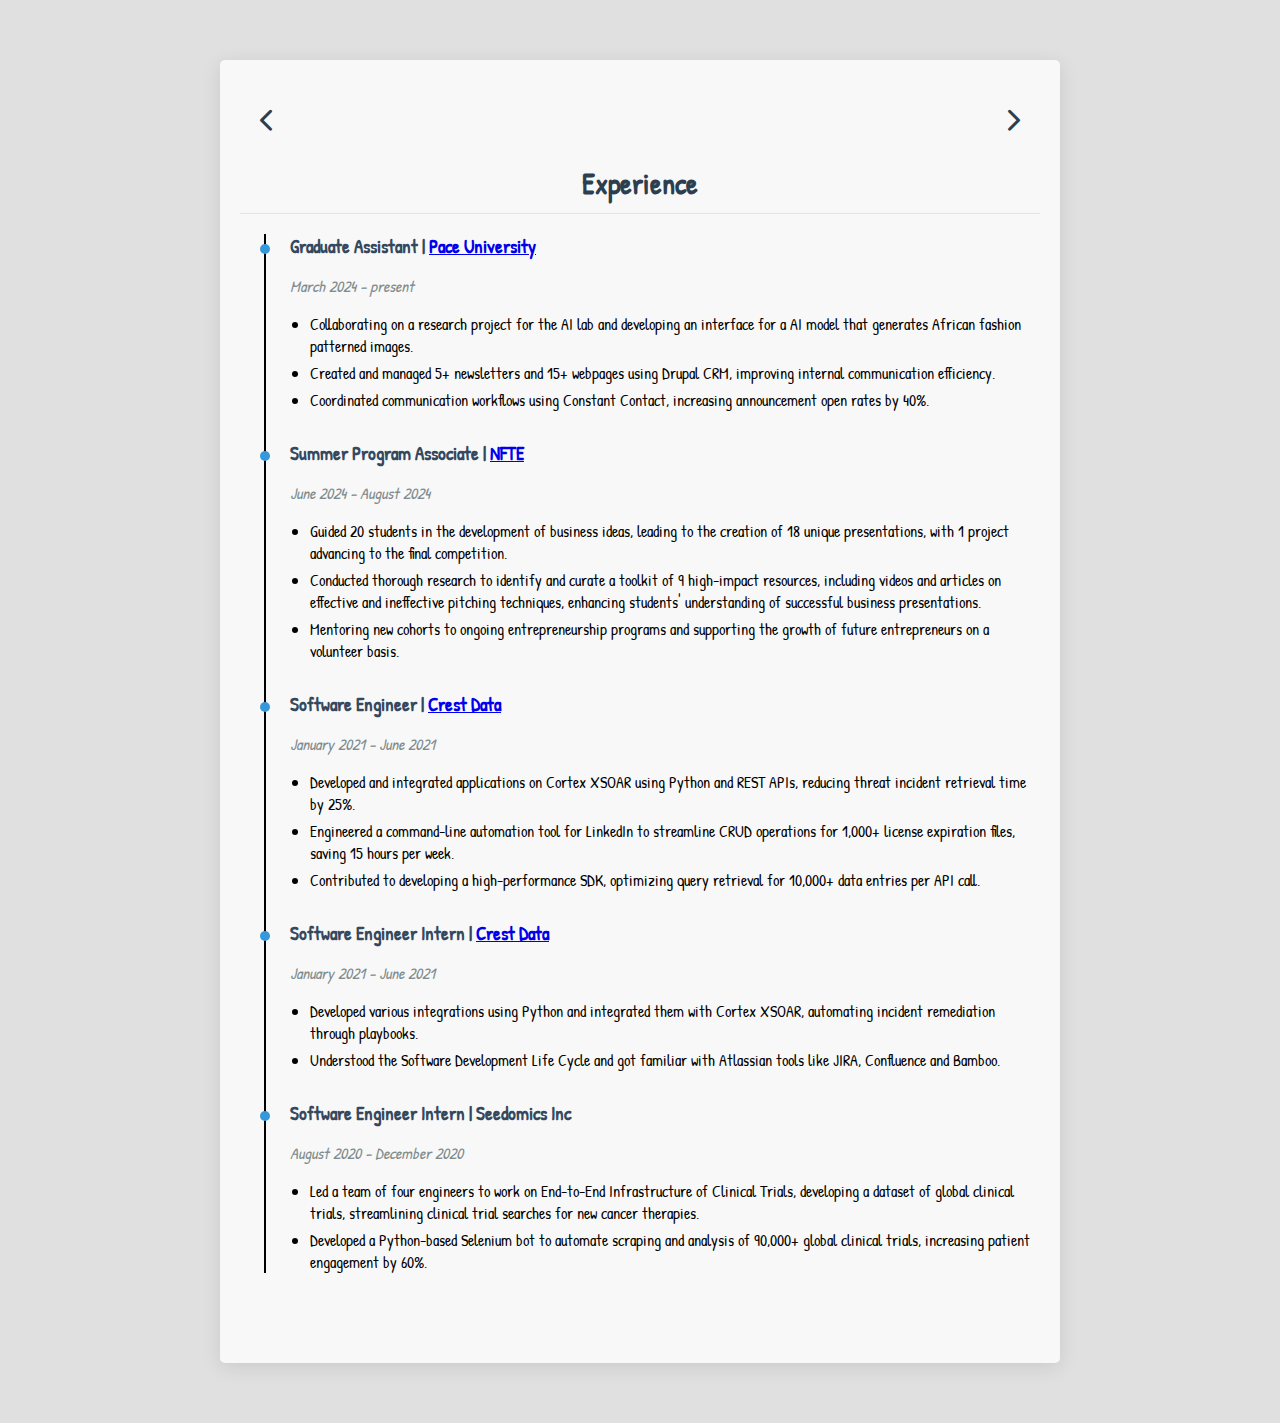
==== experience.html @ c059fb7e "Initial commit" ====
<!DOCTYPE html>
<html lang="en">

<head>
    <meta charset="UTF-8">
    <meta name="viewport" content="width=device-width, initial-scale=1.0">
    <title>Riya Golani - Experience</title>
    <link rel="stylesheet" href="styles.css">
    <link href="https://fonts.googleapis.com/css2?family=Patrick+Hand&family=Roboto&display=swap" rel="stylesheet">
    <link rel="stylesheet" href="https://cdnjs.cloudflare.com/ajax/libs/font-awesome/6.0.0-beta3/css/all.min.css">
</head>

<body>
    <div class="notebook-page">
        <header>
            <a href="index.html" class="nav-arrow left-arrow"><i class="fas fa-chevron-left"></i></a>
            <a href="projects.html" class="nav-arrow right-arrow"><i class="fas fa-chevron-right"></i></a>
        </header>

        <h2>Experience</h2>
        <main class="experience-timeline">
            <div class="experience-item">
                <div class="role">
                    <h3>Graduate Assistant | <a href="https://www.pace.edu/seidenberg">Pace University</a></h3>
                    <p class="date">March 2024 - present</p>
                    <ul>
                        <li>Collaborating on a research project for the AI lab and developing an interface for a AI
                            model that generates African fashion patterned images.</li>
                        <li>Created and managed 5+ newsletters and 15+ webpages using Drupal CRM, improving internal
                            communication efficiency.</li>
                        <li>Coordinated communication workflows using Constant Contact, increasing announcement open
                            rates by 40%.</li>
                    </ul>
                </div>
            </div>
            <div class="experience-item">
                <div class="role">
                    <h3>Summer Program Associate | <a href="https://nfte.com">NFTE</a></h3>
                    <p class="date">June 2024 - August 2024</p>
                    <ul>
                        <li>Guided 20 students in the development of business ideas, leading to the creation of 18
                            unique presentations, with 1 project advancing to the final competition.</li>
                        <li>Conducted thorough research to identify and curate a toolkit of 9 high-impact resources,
                            including videos and articles on effective and ineffective pitching techniques, enhancing
                            students' understanding of successful business presentations.</li>
                        <li>Mentoring new cohorts to ongoing entrepreneurship programs and supporting the growth of
                            future entrepreneurs on a volunteer basis.</li>
                    </ul>
                </div>
            </div>
            <div class="experience-item">
                <div class="role">
                    <h3>Software Engineer | <a href="https://www.crestdata.ai">Crest Data</a></h3>
                    <p class="date">January 2021 - June 2021</p>
                    <ul>
                        <li>Developed and integrated applications on Cortex XSOAR using Python and REST APIs, reducing
                            threat incident retrieval time by 25%.</li>
                        <li>
                            Engineered a command-line automation tool for LinkedIn to streamline CRUD operations for
                            1,000+ license expiration files, saving 15 hours per week.</li>
                        <li> Contributed to developing a high-performance SDK, optimizing query retrieval for 10,000+
                            data entries per API call.
                        </li>

                    </ul>
                </div>
            </div>
            <div class="experience-item">
                <div class="role">
                    <h3>Software Engineer Intern | <a href="https://www.crestdata.ai">Crest Data</a></h3>
                    <p class="date">January 2021 - June 2021</p>
                    <ul>
                        <li>Developed various integrations using Python and integrated them with Cortex XSOAR,
                            automating incident remediation through playbooks.</li>
                        <li>Understood the Software Development Life Cycle and got familiar with Atlassian tools like
                            JIRA, Confluence and Bamboo.
                        </li>

                    </ul>
                </div>
            </div>

            <div class="experience-item">
                <div class="role">
                    <h3>Software Engineer Intern | Seedomics Inc</h3>
                    <p class="date">August 2020 - December 2020</p>
                    <ul>
                        <li>Led a team of four engineers to work on End-to-End Infrastructure of Clinical Trials,
                            developing a dataset of global clinical trials, streamlining clinical trial searches for new
                            cancer therapies.</li>
                        <li> Developed a Python-based Selenium bot to automate scraping and analysis of 90,000+ global
                            clinical trials, increasing patient engagement by 60%.

                        </li>

                    </ul>
                </div>
            </div>

        </main>

        <div class="contact-section">
            <a href="https://www.linkedin.com/in/riya-golani" target="_blank"><i class="fab fa-linkedin"></i></a>
            <a href="https://github.com/riyagolani" target="_blank"><i class="fab fa-github"></i></a>
            <a href="mailto:riya.s.golani@gmail.com"><i class="fas fa-envelope"></i></a>
        </div>
    </div>
</body>

</html>
---- styles.css ----
body {
    margin: 0;
    padding: 0;
    font-family: 'Patrick Hand', cursive;
    background-color: #e0e0e0; /* Light grey background */
    display: flex;
    justify-content: center;
    align-items: center;
    min-height: 100vh;
}

h2 {
    color: #2c3e50;
    border-bottom: 1px solid #e5e5e5;
    padding-bottom: 10px;
    margin-bottom: 20px;
    font-size: 1.8em;
}

.notebook-page {
    width: 90%;
    max-width: 800px;
    height: auto; /* Change height to auto for flexible spacing */
    background-color: #f8f8f8; /* Neutral off-white for paper color */
    box-shadow: 0 4px 20px rgba(0, 0, 0, 0.1);
    position: relative;
    overflow: hidden;
    border-radius: 5px;
    margin: 60px 0;
    padding: 40px 20px; 
    padding-bottom: 60px;
    text-align: center; /* Center text */
}

.notebook-page::before {
    content: '';
    position: absolute;
    top: 0;
    left: 0;
    right: 0;
    bottom: 0;
    background-image:
        linear-gradient(#e5e5e5 1px, transparent 1px),
        linear-gradient(90deg, #e5e5e5 1px, transparent 1px);
    background-size: 100% 25px, 25px 100%;
    z-index: -1; /* Behind the main content */
}

header {
    position: relative;
    justify-content: center;
    align-items: center;
    padding: 20px 0;
}

.nav-arrow {
    position: absolute;
    top: 50%;
    transform: translateY(-50%);
    font-size: 24px;
    color: #2c3e50;
    text-decoration: none;
    transition: color 0.3s ease;
}

.left-arrow {
    left: 20px;
}

.right-arrow {
    right: 20px;
}

.nav-arrow:hover {
    color: #3498db;
}


.handwritten {
     /* Handwritten font */
    overflow: hidden; /* Ensures text is hidden initially */
    white-space: nowrap; /* Keeps text on one line */
}

h1.handwritten {
    font-size: 2.5em;
    color: #2c3e50; /* Dark color for text */
}

p.handwritten {
    font-size: 1.2em;
    color: #34495e; /* Darker color for subtitle */
}

/* Typing effect styles */
@keyframes typing {
    from { width: 0; }
    to { width: 100%; }
}

@keyframes blink {
    from { border-right-color: transparent; }
    to { border-right-color: black; }
}

/* Apply typing effect to headers */
h1.handwritten, p.handwritten {
    animation:
        blink .75s step-end infinite; /* Blinking cursor effect */
}

/* About */

.down-arrow {
    margin-top: 20px;
    cursor: pointer;
    transition: transform 0.3s ease;
}

.down-arrow i {
    font-size: 24px;
    color: #2c3e50;
}

.down-arrow:hover {
    transform: translateY(5px);
}

#about {
    text-align: left;
    padding-left: 40px;
    margin-top: 30px;
    transition: opacity 0.5s ease;
}

#about.hidden {
    display: none;
    opacity: 0;
}



#about p {
    line-height: 1.6;
    margin-bottom: 20px;
}

.projects-link {
    text-align: right;
    margin-top: 20px;
}

.projects-link a {
    color: #2c3e50;
    text-decoration: none;
    font-weight: bold;
    transition: color 0.3s ease;
}

.projects-link a:hover {
    color: #3498db;
}

.links-container {
    display: flex;
    justify-content: center;
    gap: 30px; /* Space between links */
    margin-top: 40px; /* Space above links */
}

.links-container a {
    color: #2c3e50; /* Dark text color */
    text-decoration: none;
    font-weight: bold;
    font-size: 1.1em; /* Slightly larger font size */
    position: relative; /* For pseudo-element positioning */
}

.links-container a::after {
    content: '';
    display: block;
    width: 100%;
    height: 2px; /* Line height */
    background-color: #3498db; /* Line color */
    transform: scaleX(0); /* Start hidden */
    transition: transform 0.3s ease; /* Animation for line */
    position: absolute;
    left: 0;
    bottom: -5px; /* Position below text */
}

.links-container a:hover::after {
    transform: scaleX(1); /* Show line on hover */
}

.links-container a:hover {
    color: #3498db; /* Change text color on hover */
}

/* Links */
.contact-section {
    position: absolute;
    bottom: -50px;
    left: 0;
    width: 100%;
    height: 50px;
    background-color: rgba(0, 0, 0, 0.43);
    display: flex;
    justify-content: center;
    align-items: center;
    transition: bottom 0.3s ease;
    z-index: 1000;
}

.notebook-page:hover .contact-section {
    bottom: 0;
}

.contact-section a {
    color: white;
    font-size: 24px;
    margin: 0 15px;
    transition: color 0.3s ease;
}

.contact-section a:hover {
    color: #f0f0f0;
}

/* Projects */

.projects-container {
    display: grid;
    grid-template-columns: repeat(2, 1fr);
    gap: 20px;
    padding: 20px;
}

.project-card {
    background-color: #fff;
    border: 1px solid #e5e5e5;
    border-radius: 8px;
    overflow: hidden;
    position: relative;
    transition: transform 0.3s ease;
    height: 300px; /* Fixed height for consistency */
}

.project-card:hover {
    transform: translateY(-5px);
}

.project-card img {
    width: 100%;
    height: 100%;
    object-fit:cover;
    transition: opacity 0.3s ease;
}

.project-info {
    position: absolute;
    top: 0;
    left: 0;
    right: 0;
    bottom: 0;
    background-color: rgba(255, 255, 255, 0.9);
    padding: 20px;
    opacity: 0;
    transition: opacity 0.3s ease;
    overflow-y: auto;
}

.project-card:hover .project-info {
    opacity: 1;
}

.project-card:hover img {
    opacity: 0.1;
}

.project-info h3 {
    margin-top: 0;
    font-family: 'Patrick Hand', cursive;
    color: #2c3e50;
}

.project-description {
    font-size: 14px;
    color: #34495e;
    line-height: 1.4;
    text-align: left;
}

.tech-stack {
    position: absolute;
    bottom: 0;
    left: 0;
    right: 0;
    background-color: rgba(255, 255, 255, 0.9);
    padding: 10px;
    display: flex;
    justify-content: center;
    transition: opacity 0.3s ease, background-color 0.3s ease;
}

.project-card:hover .tech-stack {
    background-color: rgba(255, 255, 255, 1);
}

.tech-stack i {
    font-size: 24px;
    margin: 0 10px;
    color: #2c3e50;
    transition: color 0.3s ease;
}

.project-card:hover .tech-stack i {
    color: #3498db; /* Brighter color on hover */
}



@media (max-width: 768px) {
    .projects-container {
        grid-template-columns: 1fr;
    }
}

/* Experience */

.experience-timeline {
    position: relative;
    padding-left: 30px; /* Reduced padding */
    margin-left: 20px; /* Added margin to shift everything right */
}

.experience-timeline::before {
    content: '';
    position: absolute;
    left: 4px; /* Adjusted to align with blue points */
    top: 0;
    bottom: 0;
    width: 2px;
    background-color: #000000;
}

.experience-item {
    position: relative;
    margin-bottom: 30px;
    text-align: left;
}

.experience-item::before {
    content: '';
    position: absolute;
    left: -30px; /* Adjusted to align with the vertical line */
    top: 10px;
    width: 10px;
    height: 10px;
    border-radius: 50%;
    background-color: #3498db;
}

.role h3 {
    margin-bottom: 5px;
    color: #34495e;
    text-align: left;
}

.date {
    font-style: italic;
    color: #7f8c8d;
    margin-bottom: 10px;
}

.role ul {
    padding-left: 20px;
}

.role li {
    margin-bottom: 5px;
}
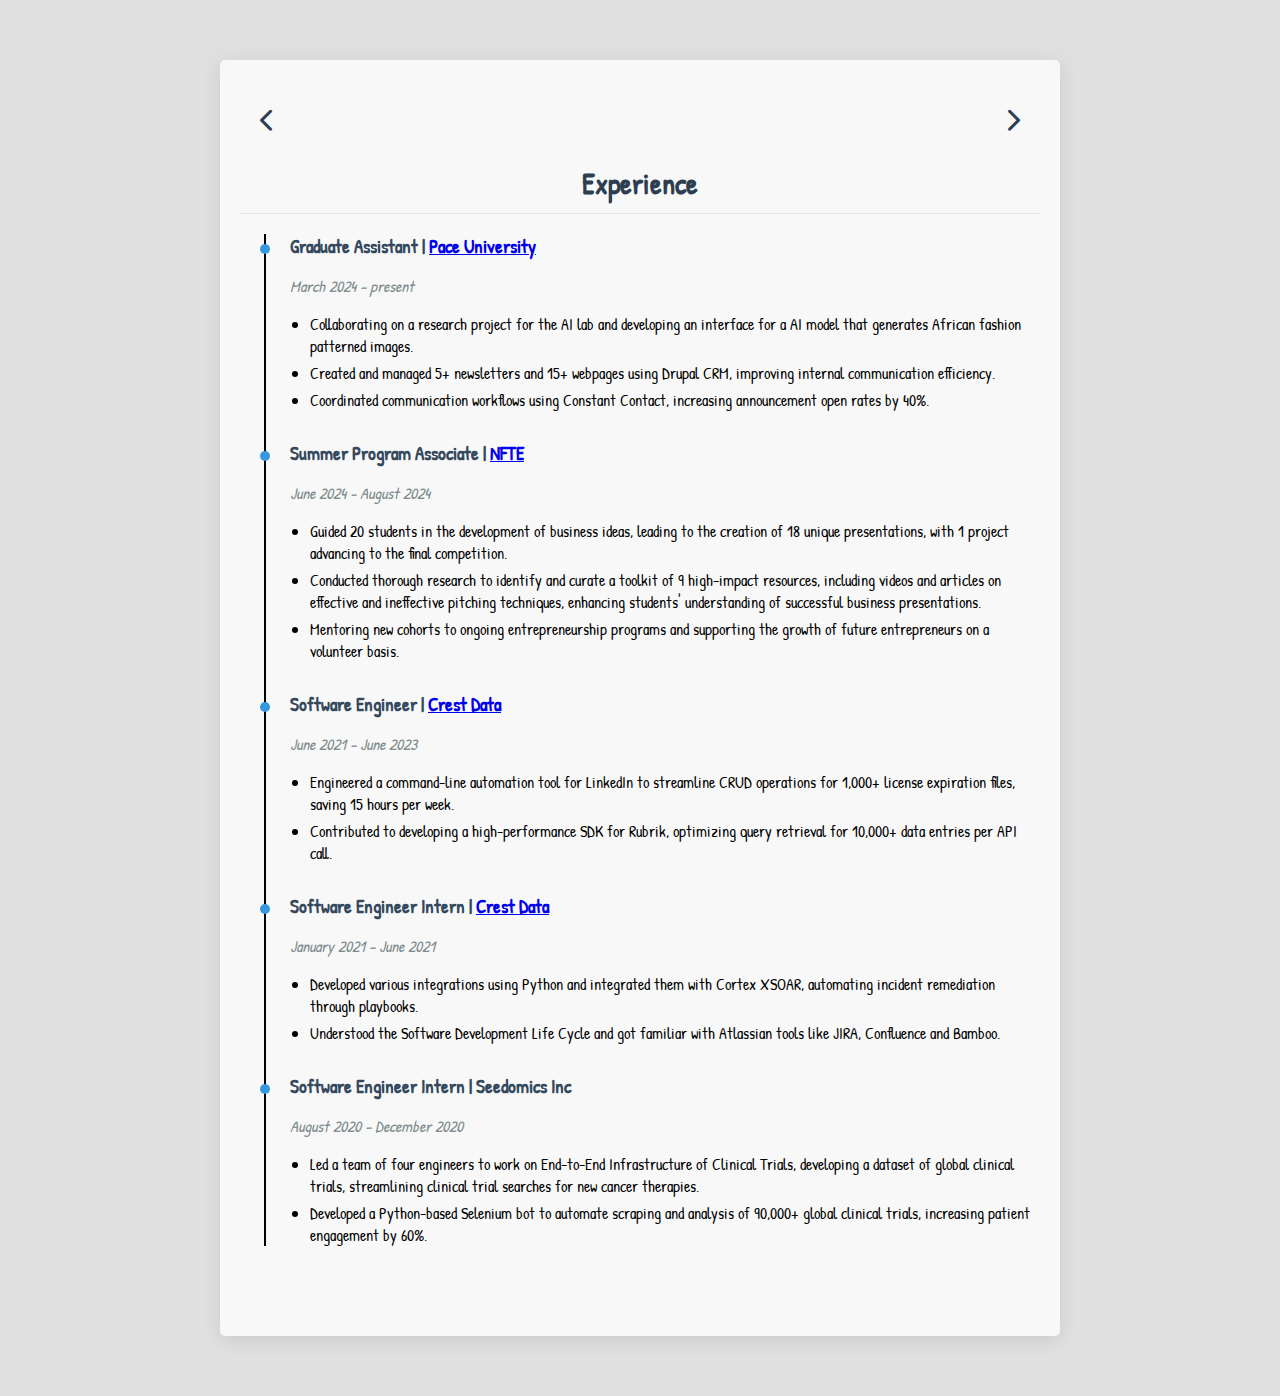
==== commit cedb12df: "Adds education" ====
--- a/experience.html
+++ b/experience.html
@@ -51,14 +51,12 @@
             <div class="experience-item">
                 <div class="role">
                     <h3>Software Engineer | <a href="https://www.crestdata.ai">Crest Data</a></h3>
-                    <p class="date">January 2021 - June 2021</p>
+                    <p class="date">June 2021 - June 2023</p>
                     <ul>
-                        <li>Developed and integrated applications on Cortex XSOAR using Python and REST APIs, reducing
-                            threat incident retrieval time by 25%.</li>
                         <li>
                             Engineered a command-line automation tool for LinkedIn to streamline CRUD operations for
                             1,000+ license expiration files, saving 15 hours per week.</li>
-                        <li> Contributed to developing a high-performance SDK, optimizing query retrieval for 10,000+
+                        <li> Contributed to developing a high-performance SDK for Rubrik, optimizing query retrieval for 10,000+
                             data entries per API call.
                         </li>
 
--- a/styles.css
+++ b/styles.css
@@ -169,33 +169,72 @@
 }
 
 .links-container a {
-    color: #2c3e50; /* Dark text color */
+    color: #2c3e50;
     text-decoration: none;
     font-weight: bold;
-    font-size: 1.1em; /* Slightly larger font size */
-    position: relative; /* For pseudo-element positioning */
-}
-
-.links-container a::after {
-    content: '';
-    display: block;
-    width: 100%;
-    height: 2px; /* Line height */
-    background-color: #3498db; /* Line color */
-    transform: scaleX(0); /* Start hidden */
-    transition: transform 0.3s ease; /* Animation for line */
-    position: absolute;
-    left: 0;
-    bottom: -5px; /* Position below text */
-}
-
-.links-container a:hover::after {
-    transform: scaleX(1); /* Show line on hover */
+    font-size: 1.1em;
+    padding: 10px;
+    position: relative;
+}
+
+.links-container a i {
+    margin-left: 5px; /* Space between text and icon */
+    font-size: 0.9em;
+    transition: transform 0.3s ease;
 }
 
 .links-container a:hover {
-    color: #3498db; /* Change text color on hover */
-}
+    color: #2980b9;
+    text-decoration: underline; /* Underline appears on hover */
+}
+
+.education {
+    text-align: left;
+    margin-top: 30px;
+}
+
+.education-entry {
+    margin-top: 0;
+}
+
+.education-entry-header {
+    display: flex;
+    justify-content: space-between;
+    align-items: baseline; /* Aligns h3 and span timeline on the same line */
+    margin-top: 0;
+    margin-bottom: 5px; 
+}
+
+.education-entry h3 {
+    color: #2c3e50;
+    margin-bottom: 0;
+}
+
+.education-entry p {
+    color: #606060;
+    margin-top: 5px;
+    margin-bottom: 20px; /* Reduced bottom margin for consistency */
+}
+.education-entry p a {
+    color: #606060;
+    text-decoration: none;
+}
+
+.education-entry p a:hover {
+    color: #2980b9;
+    text-decoration: underline; /* Underline appears on hover */
+}
+
+.timeline {
+    text-align: right;
+    color: #606060;
+    font-style: italic;
+    margin-bottom: 0;
+    display: flex;
+    align-items: baseline; /* Ensure it aligns properly with h3 */
+}
+
+
 
 /* Links */
 .contact-section {
